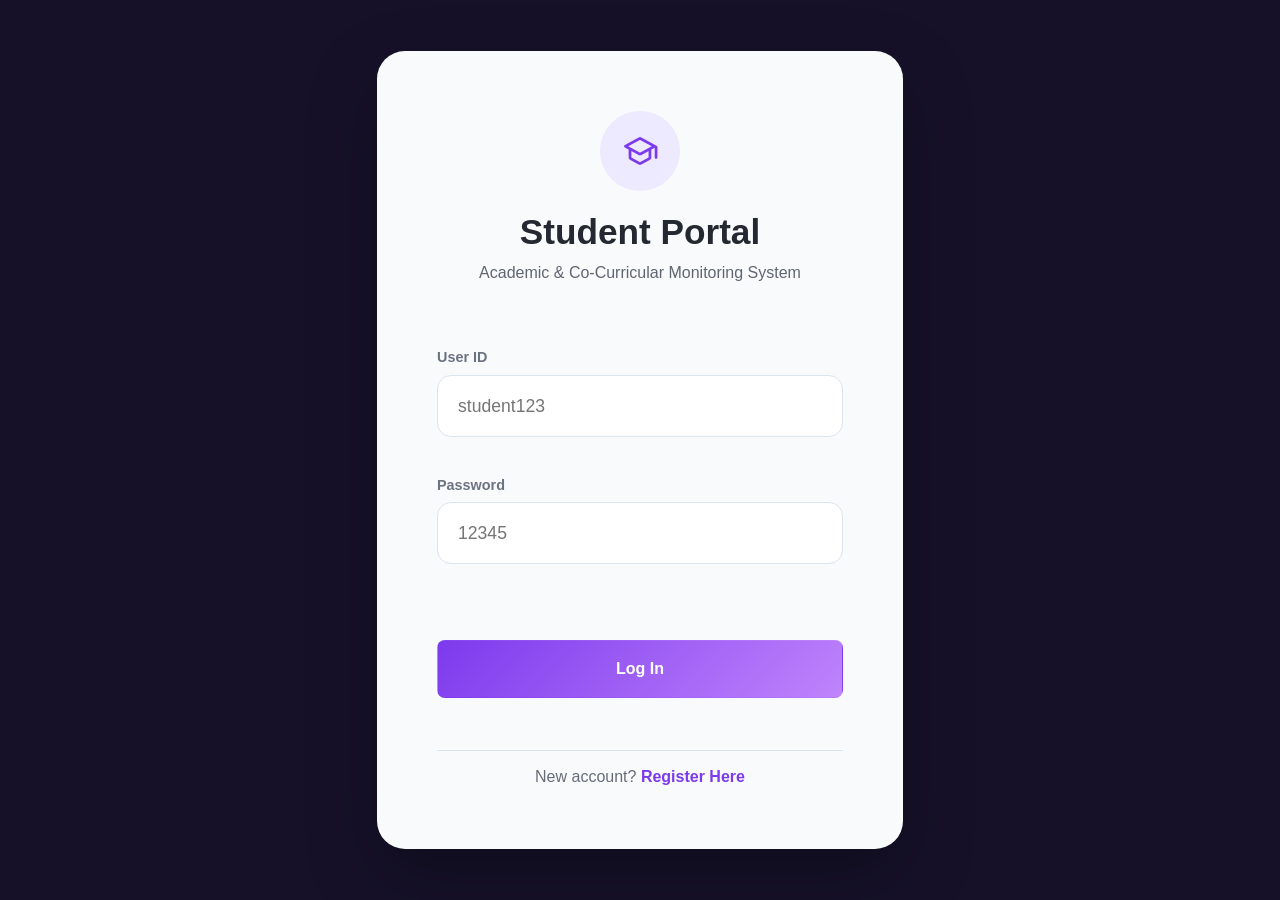
==== index.html @ 3c6b828e "Add files via upload" ====
<!DOCTYPE html>
<html lang="en">
<head>
    <meta charset="UTF-8">
    <meta name="viewport" content="width=device-width, initial-scale=1.0">
    <meta name="description" content="IMS566 static student productivity dashboard prototype for academic monitoring, tasks, and class records.">
    <title>Login | Student Productivity Dashboard</title>
    <link rel="preconnect" href="https://fonts.googleapis.com">
    <link rel="preconnect" href="https://fonts.gstatic.com" crossorigin>
    <link href="https://fonts.googleapis.com/css2?family=Material+Symbols+Rounded:opsz,wght,FILL,GRAD@24,500,1,0" rel="stylesheet">
    <link rel="stylesheet" href="css/style.css">
    <script defer src="js/script.js"></script>
</head>
<body class="login-body simple-login">
    <main class="simple-login-card" aria-label="Student portal login">
        <div class="login-icon" aria-hidden="true">
            <span class="material-symbols-rounded">school</span>
        </div>
        <h1>Student Portal</h1>
        <p class="login-subtitle">Academic & Co-Curricular Monitoring System</p>

        <form onsubmit="event.preventDefault(); login();" class="login-form">
            <div class="form-group">
                <label class="form-label" for="username">User ID</label>
                <input class="form-control" id="username" name="username" autocomplete="username" placeholder="student123" required>
            </div>
            <div class="form-group">
                <label class="form-label" for="password">Password</label>
                <input class="form-control" id="password" name="password" type="password" autocomplete="current-password" placeholder="12345" required>
            </div>
            <p id="error" class="error-text" role="alert" aria-live="polite"></p>
            <button class="btn btn-primary w-100" type="submit">Log In</button>
        </form>

        <div class="login-divider"></div>
        <p class="register-line">New account? <a href="register.html">Register Here</a></p>
    </main>
</body>
</html>
---- css/style.css ----
/* IMS566 Individual Project - Student Productivity Dashboard */
:root {
    color-scheme: light;
    --primary: #7c3aed;
    --primary-dark: #5b21b6;
    --accent: #f59e0b;
    --success: #10b981;
    --warning: #f59e0b;
    --danger: #dc2626;
    --info: #7c3aed;
    --bg: #f5f7fb;
    --surface: #ffffff;
    --surface-soft: #f3efff;
    --text: #172033;
    --muted: #64748b;
    --border: #d9e2ec;
    --shadow: 0 10px 30px rgba(15, 23, 42, 0.08);
    --radius: 8px;
    --container: 1180px;
}

[data-theme="dark"] {
    color-scheme: dark;
    --bg: #0f172a;
    --surface: #1e293b;
    --surface-soft: #2d2448;
    --text: #f8fafc;
    --muted: #cbd5e1;
    --border: #334155;
    --shadow: 0 18px 40px rgba(0, 0, 0, 0.28);
}

* {
    box-sizing: border-box;
}

body {
    min-height: 100vh;
    margin: 0;
    background: var(--bg);
    color: var(--text);
    font-family: "Segoe UI", Arial, sans-serif;
    line-height: 1.5;
}

body.app-body {
    display: flex;
    flex-direction: column;
}

a {
    color: inherit;
}

.skip-link {
    position: absolute;
    left: -999px;
    top: 8px;
    z-index: 2000;
    padding: 10px 14px;
    background: var(--text);
    color: var(--surface);
    text-decoration: none;
    border-radius: var(--radius);
}

.skip-link:focus {
    left: 12px;
}

.login-body {
    min-height: 100vh;
    display: grid;
    place-items: center;
    padding: 24px;
    background: #161129;
}

.simple-login-card {
    width: min(526px, 100%);
    min-height: 680px;
    padding: 60px;
    border-radius: 28px;
    background: #f8fafc;
    color: #242931;
    box-shadow: 0 28px 70px rgba(0, 0, 0, 0.28);
}

.login-icon {
    width: 80px;
    height: 80px;
    display: grid;
    place-items: center;
    margin: 0 auto 22px;
    border-radius: 50%;
    background: #ede9fe;
    color: #7c3aed;
}

.login-icon .material-symbols-rounded {
    font-size: 38px;
}

.simple-login-card h1 {
    margin: 0;
    text-align: center;
    font-size: 2.2rem;
    line-height: 1.1;
}

.login-subtitle {
    margin: 10px 0 44px;
    text-align: center;
    color: #5f6671;
}

.login-form {
    display: grid;
    gap: 20px;
}

.form-group {
    margin-top: 18px;
}

.form-label {
    display: block;
    margin-bottom: 6px;
    font-size: 0.9rem;
    font-weight: 700;
    color: #6b7280;
}

.form-control {
    width: 100%;
    min-height: 62px;
    padding: 14px 20px;
    border: 1px solid #dbe4ef;
    border-radius: 14px;
    background: #ffffff;
    color: #242931;
    font: inherit;
    font-size: 1.1rem;
}

.form-control:focus {
    outline: 3px solid rgba(15, 118, 110, 0.18);
    border-color: var(--primary);
}

.helper-text,
.text-muted {
    color: var(--muted);
}

.error-text {
    min-height: 22px;
    color: var(--danger);
    font-weight: 700;
    margin: 14px 0 0;
}

.btn {
    display: inline-flex;
    align-items: center;
    justify-content: center;
    gap: 8px;
    min-height: 58px;
    padding: 10px 16px;
    border: 1px solid transparent;
    border-radius: var(--radius);
    cursor: pointer;
    font: inherit;
    font-weight: 700;
    text-decoration: none;
}

.btn-primary {
    background: linear-gradient(135deg, #7c3aed, #c084fc);
    color: #ffffff;
}

.btn-primary:hover {
    background: var(--primary-dark);
}

.btn-secondary {
    background: var(--surface-soft);
    color: var(--text);
    border-color: var(--border);
}

.btn-link {
    color: var(--primary);
    font-weight: 700;
    text-decoration: none;
}

.login-divider {
    height: 1px;
    margin: 52px 0 14px;
    background: #dbe4ef;
}

.register-line {
    margin: 0;
    text-align: center;
    color: #666d78;
}

.register-line a {
    color: #7c3aed;
    font-weight: 800;
    text-decoration: none;
}

.navbar {
    position: sticky;
    top: 0;
    z-index: 1000;
    background: var(--surface);
    border-bottom: 1px solid var(--border);
    box-shadow: 0 4px 14px rgba(15, 23, 42, 0.04);
}

.nav-container {
    max-width: var(--container);
    margin: 0 auto;
    padding: 12px 20px;
    display: flex;
    align-items: center;
    justify-content: space-between;
    gap: 16px;
}

.nav-brand {
    display: flex;
    align-items: center;
    gap: 10px;
    color: var(--primary);
    font-weight: 800;
    text-decoration: none;
}

.brand-mark {
    width: 34px;
    height: 34px;
    display: grid;
    place-items: center;
    border-radius: var(--radius);
    background: var(--primary);
    color: #ffffff;
}

.nav-links {
    display: flex;
    align-items: center;
    gap: 8px;
}

.nav-item,
.theme-toggle-btn {
    min-height: 40px;
    padding: 8px 12px;
    border-radius: var(--radius);
    color: var(--text);
    text-decoration: none;
    font-weight: 700;
    font-size: 0.94rem;
    border: 0;
    background: transparent;
    cursor: pointer;
}

.icon-toggle {
    width: 42px;
    padding: 0;
    display: inline-grid;
    place-items: center;
}

.material-symbols-rounded {
    font-size: 22px;
    line-height: 1;
}

.inline-icon {
    margin-right: 8px;
    vertical-align: -4px;
}

.nav-item:hover,
.theme-toggle-btn:hover,
.active-link {
    background: var(--surface-soft);
    color: var(--primary);
}

.logout-btn {
    background: #fee2e2;
    color: #991b1b;
}

.hamburger-toggle {
    display: none;
    width: 42px;
    height: 42px;
    border: 1px solid var(--border);
    border-radius: var(--radius);
    background: var(--surface);
    cursor: pointer;
}

.hamburger-toggle span {
    display: block;
    width: 20px;
    height: 2px;
    margin: 4px auto;
    background: var(--text);
}

.container {
    width: min(var(--container), calc(100% - 40px));
    margin: 32px auto;
    flex: 1;
}

.dashboard-page {
    background:
        radial-gradient(circle at top left, rgba(124, 58, 237, 0.12), transparent 28rem),
        var(--bg);
}

[data-theme="dark"] .navbar {
    background: rgba(15, 23, 42, 0.92);
    backdrop-filter: blur(16px);
    border-bottom-color: #24344d;
}

[data-theme="dark"] .nav-brand {
    color: #f8fafc;
}

[data-theme="dark"] .nav-item,
[data-theme="dark"] .theme-toggle-btn {
    color: #e2e8f0;
}

[data-theme="dark"] .dashboard-page .page-title h1,
[data-theme="dark"] .dashboard-page .page-title p {
    color: #f8fafc;
}

.floating-panel {
    position: relative;
    overflow: hidden;
    background: var(--surface);
    color: var(--text);
    border-color: var(--border);
    border-left: 5px solid #8b5cf6;
    box-shadow: var(--shadow);
}

.floating-panel::before {
    content: "";
    position: absolute;
    inset: 0;
    pointer-events: none;
    background: linear-gradient(135deg, rgba(124, 58, 237, 0.08), transparent 34%);
}

.floating-panel .text-muted,
.floating-panel .metric-label {
    color: var(--muted);
}

[data-theme="dark"] .floating-panel {
    background: #1e293b;
    color: #ffffff;
    border-color: #334155;
    box-shadow: 0 22px 55px rgba(0, 0, 0, 0.28);
}

[data-theme="dark"] .floating-panel .text-muted,
[data-theme="dark"] .floating-panel .metric-label {
    color: #e2e8f0;
}

.accent-blue {
    border-left-color: #8b5cf6;
}

.accent-green {
    border-left-color: #10b981;
}

.accent-orange {
    border-left-color: #f59e0b;
}

.page-title {
    margin-bottom: 24px;
}

.page-title h1,
.page-title h2 {
    margin: 0 0 8px;
    font-size: clamp(1.7rem, 3vw, 2.45rem);
    letter-spacing: 0;
}

.grid {
    display: grid;
    gap: 20px;
}

.grid-3 {
    grid-template-columns: repeat(3, minmax(0, 1fr));
}

.grid-2 {
    grid-template-columns: minmax(0, 1.35fr) minmax(280px, 0.65fr);
}

.card-custom {
    background: var(--surface);
    border: 1px solid var(--border);
    border-radius: var(--radius);
    padding: 22px;
    box-shadow: var(--shadow);
}

.metric-label {
    margin: 0 0 8px;
    color: var(--muted);
    font-weight: 700;
}

.stat-number {
    margin: 0;
    font-size: clamp(1.7rem, 3vw, 2.4rem);
    line-height: 1.1;
    font-weight: 800;
}

.stat-blue {
    color: #7c3aed;
}

.stat-green {
    color: #10b981;
}

.stat-orange {
    color: #f59e0b;
}

.countdown-banner {
    background: linear-gradient(135deg, #7c3aed, #a855f7);
    color: #ffffff;
    box-shadow: var(--shadow);
    border-left: 0;
}

.countdown-flex-wrapper {
    display: flex;
    justify-content: space-between;
    gap: 22px;
    align-items: center;
}

.countdown-title {
    margin: 0 0 4px;
    font-size: 1.1rem;
}

.countdown-subtitle {
    margin: 0;
    color: rgba(255, 255, 255, 0.82);
}

.countdown-timer-display {
    display: grid;
    grid-template-columns: repeat(4, 72px);
    gap: 10px;
}

.countdown-unit {
    text-align: center;
}

.countdown-box {
    display: block;
    padding: 10px 6px;
    border-radius: 12px;
    background: rgba(255, 255, 255, 0.2);
    font-size: 1.35rem;
    font-weight: 800;
}

.countdown-label {
    display: block;
    margin-top: 5px;
    color: rgba(255, 255, 255, 0.78);
}

.table-wrap {
    overflow-x: auto;
}

.table-custom {
    width: 100%;
    border-collapse: collapse;
    min-width: 660px;
}

.table-custom th,
.table-custom td {
    padding: 14px 12px;
    border-bottom: 1px solid var(--border);
    text-align: left;
    vertical-align: top;
}

.table-custom th {
    background: var(--surface-soft);
    color: var(--text);
    font-size: 0.86rem;
}

.floating-panel .table-custom th {
    background: transparent;
    color: var(--text);
}

.floating-panel .table-custom td,
.floating-panel .table-custom th {
    border-bottom-color: var(--border);
}

[data-theme="dark"] .floating-panel .table-custom th {
    color: #e2e8f0;
}

[data-theme="dark"] .floating-panel .table-custom td,
[data-theme="dark"] .floating-panel .table-custom th {
    border-bottom-color: #3b4b63;
}

.table-custom tr:hover td {
    background: rgba(15, 118, 110, 0.05);
}

.badge {
    display: inline-flex;
    align-items: center;
    min-height: 26px;
    padding: 4px 9px;
    border-radius: var(--radius);
    font-size: 0.8rem;
    font-weight: 800;
    white-space: nowrap;
}

.badge-success {
    background: #dcfce7;
    color: #166534;
}

.badge-warning {
    background: #fef3c7;
    color: #92400e;
}

.badge-info {
    background: #ede9fe;
    color: #5b21b6;
}

.badge-danger {
    background: #fee2e2;
    color: #991b1b;
}

.progress-container {
    height: 12px;
    border-radius: 999px;
    overflow: hidden;
    background: var(--surface-soft);
}

.progress-bar {
    height: 100%;
    border-radius: 999px;
    background: linear-gradient(90deg, #7c3aed, #c084fc);
}

.chart-box {
    position: relative;
    height: 210px;
}

.achievement-list,
.task-summary {
    display: grid;
    gap: 14px;
}

.achievement-item,
.task-card {
    padding: 14px;
    border: 1px solid var(--border);
    border-radius: var(--radius);
    background: var(--surface-soft);
}

.floating-panel .achievement-item,
.mini-insight {
    background: var(--surface-soft);
    border-color: var(--border);
}

[data-theme="dark"] .floating-panel .achievement-item,
[data-theme="dark"] .mini-insight {
    background: rgba(15, 23, 42, 0.38);
    border-color: #3b4b63;
}

.mentor-card {
    display: grid;
    align-content: start;
    gap: 16px;
}

.mini-insight {
    display: flex;
    gap: 12px;
    align-items: center;
    padding: 14px;
    border: 1px solid var(--border);
    border-radius: var(--radius);
}

.mini-insight .material-symbols-rounded {
    color: #a855f7;
    font-size: 30px;
}

.task-overview-grid {
    grid-template-columns: minmax(0, 1.3fr) minmax(280px, 0.7fr);
    align-items: stretch;
}

.task-distribution-card .chart-box {
    height: 330px;
}

.completion-card {
    display: grid;
    align-content: center;
}

.completion-rate {
    font-size: clamp(4rem, 8vw, 7rem);
    letter-spacing: 0;
}

.task-actions {
    display: flex;
    gap: 8px;
}

.icon-action {
    width: 34px;
    height: 34px;
    display: inline-grid;
    place-items: center;
    border: 0;
    border-radius: 50%;
    cursor: pointer;
    color: #ffffff;
}

.icon-action.success {
    background: #16a34a;
}

.icon-action.danger {
    background: #dc2626;
}

.icon-action.neutral {
    background: #64748b;
}

.task-row-completed td {
    background: rgba(22, 163, 74, 0.08);
}

.task-row-completed td:first-child {
    text-decoration: line-through;
    color: var(--muted);
}

.task-row-missed td {
    background: rgba(220, 38, 38, 0.08);
}

.subject-chip {
    display: inline-flex;
    min-height: 30px;
    align-items: center;
    padding: 5px 10px;
    border-radius: 999px;
    font-weight: 800;
    font-size: 0.82rem;
    white-space: nowrap;
}

.subject-chip.math {
    background: #ede9fe;
    color: #5b21b6;
}

.subject-chip.science {
    background: #dcfce7;
    color: #166534;
}

.subject-chip.english {
    background: #fae8ff;
    color: #86198f;
}

.subject-chip.bm {
    background: #fef3c7;
    color: #92400e;
}

.subject-chip.history {
    background: #fee2e2;
    color: #991b1b;
}

.subject-chip.koko {
    background: #f3e8ff;
    color: #6b21a8;
}

.subject-chip.mentor {
    background: #ede9fe;
    color: #5b21b6;
}

.timetable-showcase-card {
    overflow: hidden;
}

.timetable-showcase {
    display: grid;
    grid-template-columns: minmax(0, 1fr) 300px;
    gap: 22px;
    align-items: stretch;
}

.schedule-scroll {
    overflow-x: auto;
    padding-bottom: 6px;
}

.schedule-board {
    min-width: 860px;
    display: grid;
    grid-template-columns: 112px repeat(6, minmax(108px, 1fr));
    gap: 10px;
}

.schedule-corner,
.time-slot,
.day-label,
.schedule-block {
    min-height: 62px;
    display: flex;
    align-items: center;
    justify-content: center;
    border-radius: 14px;
    text-align: center;
}

.schedule-corner,
.time-slot {
    min-height: 46px;
    background: var(--surface-soft);
    color: var(--primary);
    font-weight: 900;
}

.recess-time {
    background: #fff7ed;
    color: #c2410c;
}

.day-label {
    position: sticky;
    left: 0;
    z-index: 2;
    justify-content: flex-start;
    padding: 0 14px;
    background: linear-gradient(135deg, #7c3aed, #a855f7);
    color: #ffffff;
    font-weight: 900;
    box-shadow: 8px 0 16px rgba(124, 58, 237, 0.08);
}

.schedule-block {
    padding: 10px;
    border: 1px solid transparent;
    font-size: 0.86rem;
    font-weight: 800;
    line-height: 1.2;
}

.schedule-block.math {
    background: #ede9fe;
    color: #5b21b6;
}

.schedule-block.science {
    background: #dcfce7;
    color: #166534;
}

.schedule-block.english {
    background: #fae8ff;
    color: #86198f;
}

.schedule-block.bm {
    background: #fef3c7;
    color: #92400e;
}

.schedule-block.history {
    background: #fee2e2;
    color: #991b1b;
}

.schedule-block.koko {
    background: #f3e8ff;
    color: #6b21a8;
}

.schedule-block.mentor {
    background: #e0e7ff;
    color: #3730a3;
}

.schedule-block.assembly,
.schedule-block.reading {
    background: #f1f5f9;
    color: #475569;
}

.schedule-block.recess {
    background: linear-gradient(135deg, #fb923c, #f97316);
    color: #ffffff;
}

.calendar-widget {
    display: grid;
    align-content: start;
    gap: 18px;
    padding: 22px;
    border-radius: 22px;
    background: linear-gradient(180deg, #fff7fb, #faf5ff);
    border: 1px solid #eadcff;
}

.calendar-widget-header {
    display: flex;
    justify-content: space-between;
    gap: 14px;
    align-items: center;
}

.calendar-widget-header h3 {
    margin: 2px 0 0;
    font-size: 1.45rem;
}

.calendar-widget-header .material-symbols-rounded {
    width: 44px;
    height: 44px;
    display: grid;
    place-items: center;
    border-radius: 14px;
    background: #7c3aed;
    color: #ffffff;
}

.calendar-grid {
    display: grid;
    grid-template-columns: repeat(7, 1fr);
    gap: 8px;
    text-align: center;
}

.calendar-grid span,
.calendar-grid em {
    min-width: 28px;
    min-height: 28px;
    display: grid;
    place-items: center;
    border-radius: 50%;
    font-style: normal;
    font-size: 0.84rem;
}

.calendar-grid .calendar-day-label {
    color: var(--primary);
    font-weight: 900;
}

.calendar-grid em {
    color: #cbd5e1;
}

.calendar-grid .today {
    background: #7c3aed;
    color: #ffffff;
    font-weight: 900;
}

.calendar-grid .event-day {
    background: #fef3c7;
    color: #92400e;
    font-weight: 900;
}

.today-agenda {
    display: grid;
    gap: 8px;
}

.today-agenda h4,
.today-agenda p {
    margin: 0;
}

.today-agenda p {
    padding: 10px 12px;
    border-radius: 12px;
    background: rgba(124, 58, 237, 0.08);
    color: var(--text);
}

[data-theme="dark"] .calendar-widget {
    background: linear-gradient(180deg, #2d2448, #1e293b);
    border-color: #4c3a75;
}

[data-theme="dark"] .schedule-corner,
[data-theme="dark"] .time-slot {
    background: #2d2448;
}

[data-theme="dark"] .schedule-block.assembly,
[data-theme="dark"] .schedule-block.reading {
    background: #263449;
    color: #dbe4ef;
}

[data-theme="dark"] .today-agenda p {
    background: rgba(192, 132, 252, 0.12);
    color: #f8fafc;
}

.achievement-item h3,
.task-card h3 {
    margin: 8px 0 2px;
    font-size: 1rem;
}

.profile-header {
    display: grid;
    grid-template-columns: auto 1fr;
    gap: 20px;
    align-items: center;
}

.avatar-container {
    width: 96px;
    height: 96px;
    display: grid;
    place-items: center;
    border-radius: 50%;
    background: var(--surface-soft);
    border: 3px solid var(--primary);
    overflow: hidden;
}

.avatar-container img {
    width: 100%;
    height: 100%;
    object-fit: cover;
}

.profile-name {
    margin: 0;
    font-size: 1.6rem;
}

.profile-meta-grid {
    display: grid;
    grid-template-columns: repeat(3, minmax(0, 1fr));
    gap: 16px;
    margin-top: 18px;
}

.meta-label {
    display: block;
    margin-bottom: 3px;
    color: var(--muted);
    font-size: 0.76rem;
    font-weight: 800;
    text-transform: uppercase;
}

.meta-value,
.meta-value-link {
    color: var(--text);
    font-weight: 800;
}

.meta-value-link {
    color: var(--primary);
    text-decoration: underline;
    text-underline-offset: 4px;
}

.registration-grid {
    display: grid;
    grid-template-columns: repeat(2, minmax(0, 1fr));
    gap: 14px;
}

footer {
    margin-top: auto;
    padding: 24px 20px;
    text-align: center;
    color: var(--muted);
    background: var(--surface);
    border-top: 1px solid var(--border);
}

.d-flex {
    display: flex;
}

.justify-content-between {
    justify-content: space-between;
}

.align-items-center {
    align-items: center;
}

.gap-2 {
    gap: 8px;
}

.mt-2 {
    margin-top: 8px;
}

.mt-3 {
    margin-top: 12px;
}

.mt-4 {
    margin-top: 20px;
}

.mb-0 {
    margin-bottom: 0;
}

.mb-3 {
    margin-bottom: 12px;
}

.mb-4 {
    margin-bottom: 20px;
}

.w-100 {
    width: 100%;
}

.text-center {
    text-align: center;
}

@media (max-width: 900px) {
    .login-shell,
    .grid-2,
    .grid-3,
    .task-overview-grid,
    .registration-grid,
    .profile-meta-grid {
        grid-template-columns: 1fr;
    }

    .countdown-flex-wrapper {
        align-items: flex-start;
        flex-direction: column;
    }

    .timetable-showcase {
        grid-template-columns: 1fr;
    }

    .calendar-widget {
        max-width: 420px;
    }
}

@media (max-width: 720px) {
    .hamburger-toggle {
        display: block;
    }

    .nav-container {
        align-items: flex-start;
        flex-wrap: wrap;
    }

    .nav-links {
        display: none;
        width: 100%;
        flex-direction: column;
        align-items: stretch;
        padding-top: 12px;
    }

    .nav-links.open {
        display: flex;
    }

    .nav-item,
    .theme-toggle-btn {
        width: 100%;
        text-align: left;
    }

    .container {
        width: min(100% - 28px, var(--container));
        margin-top: 22px;
    }

    .login-body {
        padding: 14px;
    }

    .simple-login-card {
        min-height: auto;
        padding: 34px 24px;
        border-radius: 22px;
    }

    .countdown-timer-display {
        width: 100%;
        grid-template-columns: repeat(2, minmax(0, 1fr));
    }

    .task-distribution-card .chart-box {
        height: 260px;
    }

    .completion-rate {
        font-size: clamp(3.5rem, 18vw, 5.5rem);
    }

    .profile-header {
        grid-template-columns: 1fr;
        text-align: center;
    }

    .schedule-board {
        min-width: 760px;
        grid-template-columns: 96px repeat(6, minmax(96px, 1fr));
        gap: 8px;
    }

    .schedule-corner,
    .time-slot,
    .day-label,
    .schedule-block {
        min-height: 54px;
        border-radius: 12px;
    }

    .schedule-block {
        font-size: 0.78rem;
    }

    .calendar-widget {
        max-width: none;
        padding: 18px;
        border-radius: 18px;
    }

    .avatar-container {
        margin: 0 auto;
    }
}
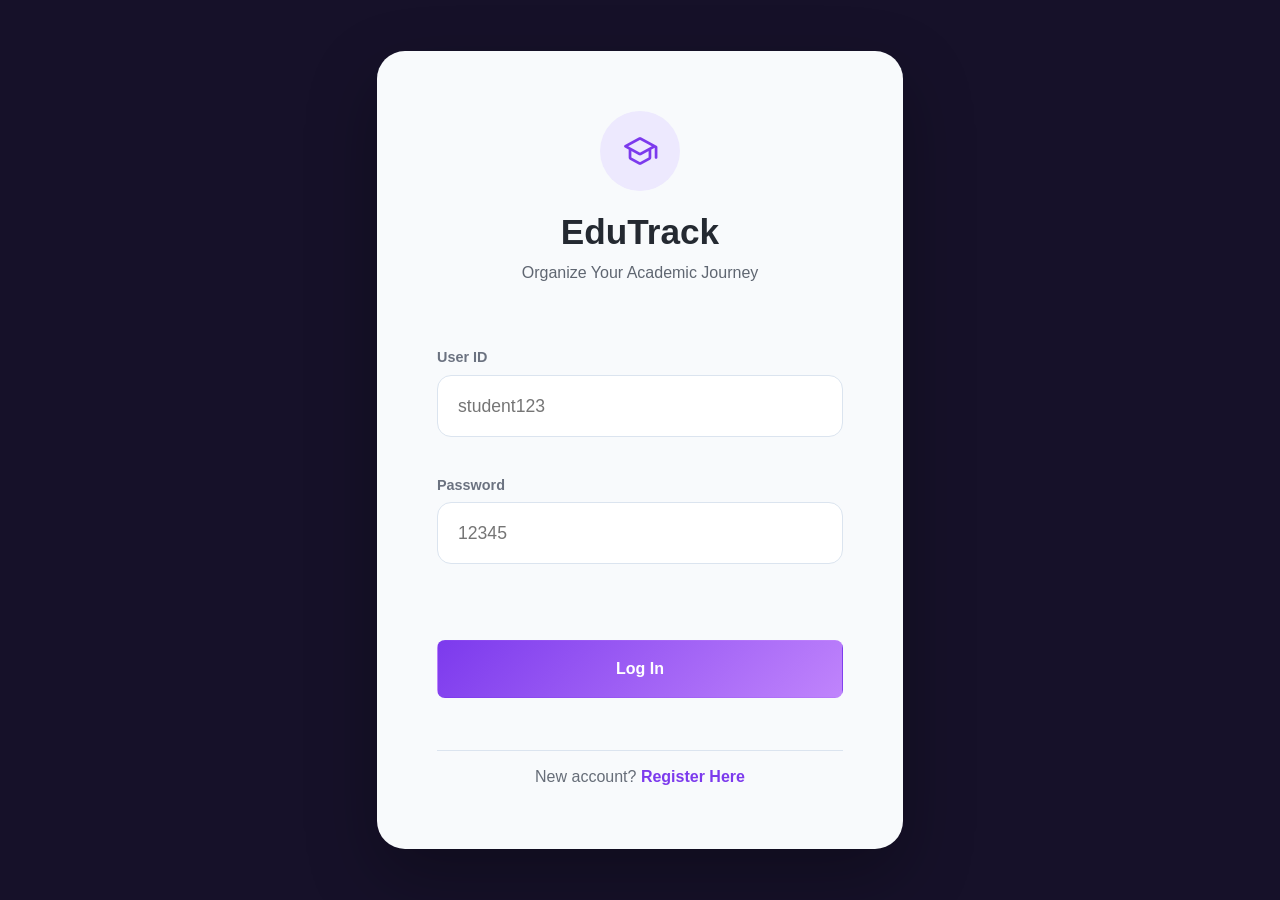
==== commit d703d097: "Update index.html" ====
--- a/index.html
+++ b/index.html
@@ -4,7 +4,7 @@
     <meta charset="UTF-8">
     <meta name="viewport" content="width=device-width, initial-scale=1.0">
     <meta name="description" content="IMS566 static student productivity dashboard prototype for academic monitoring, tasks, and class records.">
-    <title>Login | Student Productivity Dashboard</title>
+    <title>Login | EduTrack</title>
     <link rel="preconnect" href="https://fonts.googleapis.com">
     <link rel="preconnect" href="https://fonts.gstatic.com" crossorigin>
     <link href="https://fonts.googleapis.com/css2?family=Material+Symbols+Rounded:opsz,wght,FILL,GRAD@24,500,1,0" rel="stylesheet">
@@ -16,8 +16,8 @@
         <div class="login-icon" aria-hidden="true">
             <span class="material-symbols-rounded">school</span>
         </div>
-        <h1>Student Portal</h1>
-        <p class="login-subtitle">Academic & Co-Curricular Monitoring System</p>
+        <h1>EduTrack</h1>
+        <p class="login-subtitle">Organize Your Academic Journey</p>
 
         <form onsubmit="event.preventDefault(); login();" class="login-form">
             <div class="form-group">
--- a/css/style.css
+++ b/css/style.css
@@ -1,4 +1,4 @@
-/* IMS566 Individual Project - Student Productivity Dashboard */
+/* IMS566 Individual Project - EduTrack */
 :root {
     color-scheme: light;
     --primary: #7c3aed;
